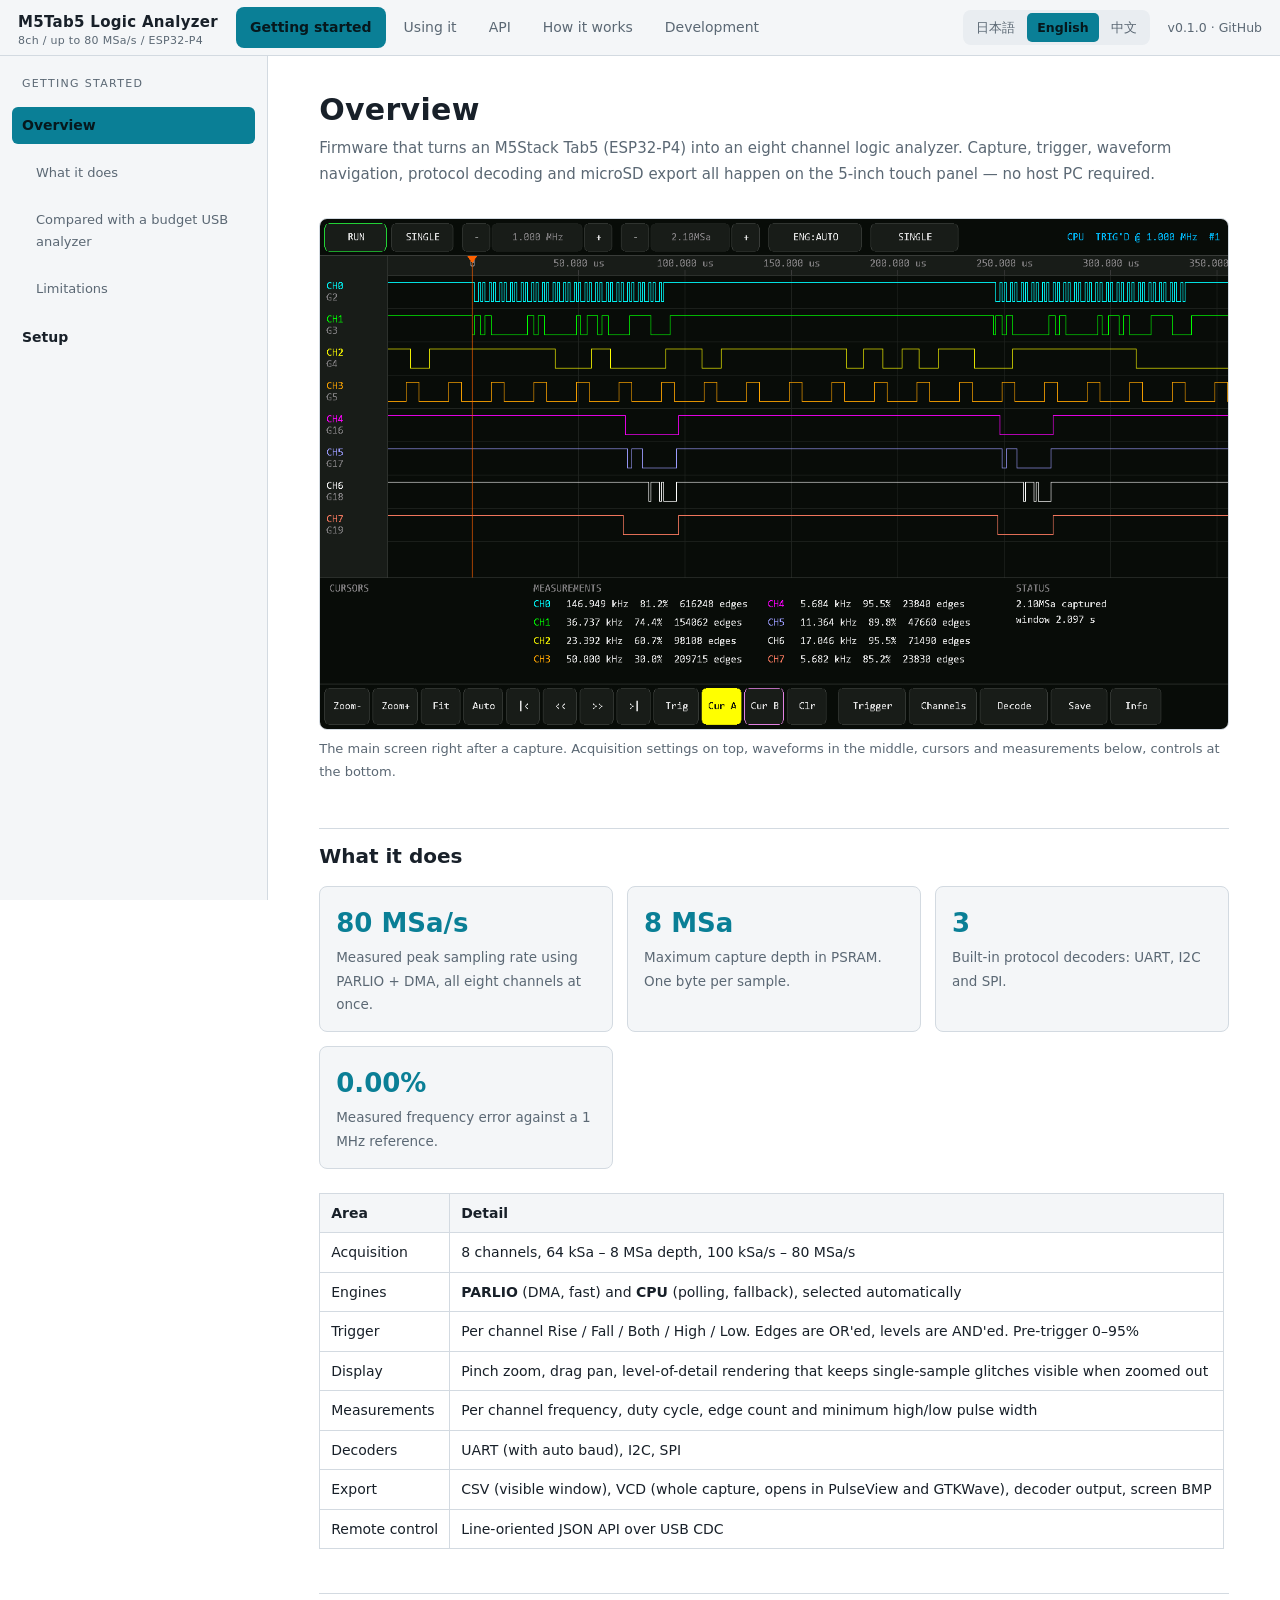
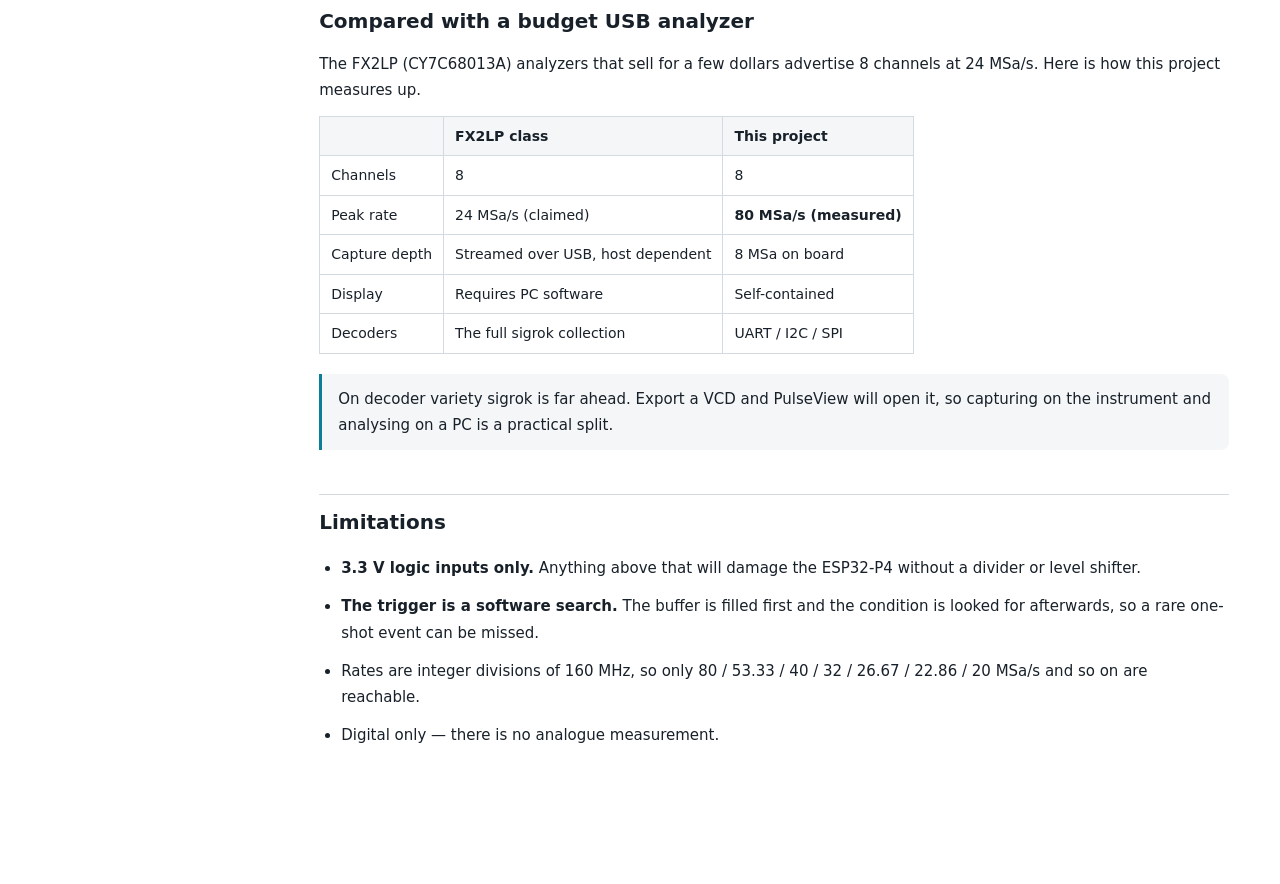
==== docs/en.html @ 8fd13aca "Add M5Tab5 8-channel logic analyzer firmware, tooling and manual Firmware for the M5Stack Tab5 (ESP3" ====
<!doctype html>
<html lang="en">
<head>
<meta charset="utf-8">
<meta name="viewport" content="width=device-width, initial-scale=1">
<title>M5Tab5 Logic Analyzer — Documentation</title>
<link rel="stylesheet" href="assets/site.css">
</head>
<body>

<header>
  <button id="menuToggle" aria-label="Contents">&#9776;</button>
  <div class="brand"><a href="https://github.com/airpocket-soundman/M5Tab-logic-analyzer">M5Tab5 Logic Analyzer</a><small>8ch / up to 80 MSa/s / ESP32-P4</small></div>
  <nav class="main" id="mainNav"></nav>
  <div class="langs"><a href="index.html" data-file="index.html">日本語</a><a href="en.html" data-file="en.html" aria-current="true">English</a><a href="zh.html" data-file="zh.html">中文</a></div>
  <a class="repo" href="https://github.com/airpocket-soundman/M5Tab-logic-analyzer">v0.1.0 &#183; GitHub</a>
</header>

<aside>
  <div class="toc-title" id="tocTitle">Contents</div>
  <ul id="toc"></ul>
</aside>

<main id="content">

<article data-page="overview" data-section="start" data-title="Overview">

  <h1>Overview</h1>
  <p class="lede">Firmware that turns an M5Stack Tab5 (ESP32-P4) into an eight channel logic analyzer. Capture, trigger, waveform navigation, protocol decoding and microSD export all happen on the 5-inch touch panel — no host PC required.</p>

  <figure>
    <img src="img/01-overview.png" alt="Main screen showing eight channels of waveform data with per-channel measurements">
    <figcaption>The main screen right after a capture. Acquisition settings on top, waveforms in the middle, cursors and measurements below, controls at the bottom.</figcaption>
  </figure>

  <h2 id="highlights">What it does</h2>
  <div class="cards">
    <div class="card"><div class="big">80 MSa/s</div><p>Measured peak sampling rate using PARLIO + DMA, all eight channels at once.</p></div>
    <div class="card"><div class="big">8 MSa</div><p>Maximum capture depth in PSRAM. One byte per sample.</p></div>
    <div class="card"><div class="big">3</div><p>Built-in protocol decoders: UART, I2C and SPI.</p></div>
    <div class="card"><div class="big">0.00%</div><p>Measured frequency error against a 1 MHz reference.</p></div>
  </div>

  <table>
    <tr><th>Area</th><th>Detail</th></tr>
    <tr><td>Acquisition</td><td>8 channels, 64 kSa – 8 MSa depth, 100 kSa/s – 80 MSa/s</td></tr>
    <tr><td>Engines</td><td><b>PARLIO</b> (DMA, fast) and <b>CPU</b> (polling, fallback), selected automatically</td></tr>
    <tr><td>Trigger</td><td>Per channel Rise / Fall / Both / High / Low. Edges are OR'ed, levels are AND'ed. Pre-trigger 0–95%</td></tr>
    <tr><td>Display</td><td>Pinch zoom, drag pan, level-of-detail rendering that keeps single-sample glitches visible when zoomed out</td></tr>
    <tr><td>Measurements</td><td>Per channel frequency, duty cycle, edge count and minimum high/low pulse width</td></tr>
    <tr><td>Decoders</td><td>UART (with auto baud), I2C, SPI</td></tr>
    <tr><td>Export</td><td>CSV (visible window), VCD (whole capture, opens in PulseView and GTKWave), decoder output, screen BMP</td></tr>
    <tr><td>Remote control</td><td>Line-oriented JSON API over USB CDC</td></tr>
  </table>

  <h2 id="compare">Compared with a budget USB analyzer</h2>
  <p>The FX2LP (CY7C68013A) analyzers that sell for a few dollars advertise 8 channels at 24 MSa/s. Here is how this project measures up.</p>
  <table>
    <tr><th></th><th>FX2LP class</th><th>This project</th></tr>
    <tr><td>Channels</td><td>8</td><td>8</td></tr>
    <tr><td>Peak rate</td><td>24 MSa/s (claimed)</td><td><b>80 MSa/s (measured)</b></td></tr>
    <tr><td>Capture depth</td><td>Streamed over USB, host dependent</td><td>8 MSa on board</td></tr>
    <tr><td>Display</td><td>Requires PC software</td><td>Self-contained</td></tr>
    <tr><td>Decoders</td><td>The full sigrok collection</td><td>UART / I2C / SPI</td></tr>
  </table>
  <div class="note"><p>On decoder variety sigrok is far ahead. Export a VCD and PulseView will open it, so capturing on the instrument and analysing on a PC is a practical split.</p></div>

  <h2 id="limits">Limitations</h2>
  <ul>
    <li><b>3.3 V logic inputs only.</b> Anything above that will damage the ESP32-P4 without a divider or level shifter.</li>
    <li><b>The trigger is a software search.</b> The buffer is filled first and the condition is looked for afterwards, so a rare one-shot event can be missed.</li>
    <li>Rates are integer divisions of 160 MHz, so only 80 / 53.33 / 40 / 32 / 26.67 / 22.86 / 20 MSa/s and so on are reachable.</li>
    <li>Digital only — there is no analogue measurement.</li>
  </ul>

</article>
<article data-page="setup" data-section="start" data-title="Setup">

  <h1>Setup</h1>
  <p class="lede">Probe wiring, building and flashing.</p>

  <h2 id="wiring">Probe wiring</h2>
  <p>Probes go on the Tab5's <b>M5-Bus header (2×15, 30 pins)</b>.</p>

  <figure>
    <img src="img/m5bus-pinout.svg" alt="M5-Bus header pinout with the eight probe channels highlighted in their trace colours" style="background:#0f1216">
    <figcaption>M5-Bus pinout. CH0–CH7 are coloured to match their on-screen traces.</figcaption>
  </figure>

  <table>
    <tr><th>Channel</th><th>GPIO</th><th>M5-Bus pin</th><th>Note</th></tr>
    <tr><td>CH0</td><td>G2</td><td class="num">21</td><td>general purpose</td></tr>
    <tr><td>CH1</td><td>G3</td><td class="num">19</td><td>general purpose</td></tr>
    <tr><td>CH2</td><td>G4</td><td class="num">20</td><td>general purpose</td></tr>
    <tr><td>CH3</td><td>G5</td><td class="num">11</td><td>shared with M5-Bus SPI_SCK</td></tr>
    <tr><td>CH4</td><td>G16</td><td class="num">2</td><td>general purpose</td></tr>
    <tr><td>CH5</td><td>G17</td><td class="num">4</td><td>shared with M5-Bus PB_IN</td></tr>
    <tr><td>CH6</td><td>G18</td><td class="num">7</td><td>shared with M5-Bus SPI_MOSI</td></tr>
    <tr><td>CH7</td><td>G19</td><td class="num">9</td><td>shared with M5-Bus SPI_MISO</td></tr>
    <tr><td>GND</td><td>—</td><td class="num">1 / 3 / 5</td><td>must be common with the circuit under test</td></tr>
  </table>

  <div class="warn">
    <p><b>Inputs are 3.3 V.</b> Connecting a 5 V or 12 V signal directly will destroy the ESP32-P4. Use a divider or a 3.3 V level shifter/buffer for anything higher.</p>
    <p><b>Pins 25 / 27 / 29 carry HVIN and pins 28 / 30 carry 5 V and the battery.</b> Keep probe leads away from them.</p>
  </div>

  <p>Idle inputs have their internal pull-ups enabled, so an unconnected channel reads as a steady high rather than picking up noise.</p>

  <div class="tip">
    <p>All eight pins sit in GPIO bank 0 (GPIO0–31), which lets the CPU engine grab every channel with a single register read. If you remap them, staying within one bank avoids losing throughput. The map lives in the first few lines of <code>include/config.h</code>.</p>
  </div>

  <h2 id="build">Build and flash</h2>
  <p>The project uses PlatformIO with the ESP32-P4 capable <a href="https://github.com/pioarduino/platform-espressif32">pioarduino</a> platform.</p>
  <pre><code>pio run -t upload</code></pre>
  <p>Serial monitor:</p>
  <pre><code>pio device monitor</code></pre>
  <p>The first build downloads the toolchain, which takes 5–10 minutes.</p>

  <div class="warn">
    <p><b>On Windows, do not run <code>pio</code> from Git Bash or MSYS.</b> The ESP-IDF tool installer refuses with <code>MSys/Mingw is not supported</code>. Use PowerShell or cmd.</p>
  </div>

  <h2 id="firstrun">First check without any wiring</h2>
  <p>The built-in test generator can validate the whole signal path with nothing connected. Over the <a href="#" data-goto="api">control API</a>:</p>
  <pre><code>gen ch=0 freq=1000000 duty=50
trigger clear=1
config engine=parlio rate=26666666 depth=2097152
single</code></pre>
  <p>Once the capture finishes, send <code>stats</code>. If <code>stats[0].freq</code> comes back near 1000000 then the GPIO matrix, PARLIO, DMA and the buffer are all healthy.</p>

</article>
<article data-page="ui" data-section="use" data-title="Reading the screen">

  <h1>Reading the screen</h1>
  <p class="lede">The 1280×720 display is divided into five regions.</p>

  <figure>
    <img src="img/03-zoomed.png" alt="Zoomed waveform view with all eight channels carrying traffic">
    <figcaption>A mixed-signal capture zoomed in. CH0/CH1 carry I2C, CH2 UART, CH3 a PWM and CH4–CH7 SPI.</figcaption>
  </figure>

  <table>
    <tr><th>Region</th><th>Contents</th></tr>
    <tr><td>Top bar</td><td>RUN / SINGLE, sample rate, depth, engine, trigger mode, and status on the right</td></tr>
    <tr><td>Left gutter</td><td>Channel names and their GPIO. <code>inv</code> marks an inverted channel</td></tr>
    <tr><td>Plot</td><td>Time ruler, eight traces, two rows of decoder annotations</td></tr>
    <tr><td>Middle panel</td><td>Cursors, per-channel measurements, status and messages</td></tr>
    <tr><td>Bottom bar</td><td>Zoom, pan, cursor controls and the overlay buttons</td></tr>
  </table>

  <h2 id="statusline">The status readout</h2>
  <p>It reads like <code>CPU TRIG'D @ 5.000 MHz #2</code>.</p>
  <ul>
    <li><b>Engine</b> — which acquisition engine is actually in use (<code>PARLIO</code> or <code>CPU</code>)</li>
    <li><b>State</b> — <code>IDLE</code> / <code>SAMPLING</code> / <code>TRIG'D</code> / <code>UNTRIG</code> / <code>FAILED</code></li>
    <li><b>@ rate</b> — the effective sample rate, that is what the hardware really produces rather than what was requested</li>
    <li><b>#n</b> — capture count</li>
  </ul>

  <h2 id="measure">Reading the measurements</h2>
  <p>The MEASUREMENTS block reports per-channel statistics over the whole capture.</p>
  <ul>
    <li><b>Frequency</b> — derived from the mean rising-edge interval, so a burst that starts or ends mid-window does not skew it</li>
    <li><b>Duty cycle</b> — the mean high time over complete periods only</li>
    <li><b>Edges</b> — total transitions in the capture</li>
    <li>For aperiodic lines you get <code>N edges  min 120 ns</code>, the narrowest pulse seen</li>
  </ul>
  <div class="tip"><p>That minimum pulse width tells you whether the sample rate is adequate: if it is only two or three sample periods, raise the rate.</p></div>

</article>
<article data-page="capture" data-section="use" data-title="Capture and trigger">

  <h1>Capture and trigger</h1>
  <p class="lede">Choosing a rate and depth, and building a trigger condition.</p>

  <figure>
    <img src="img/02-capture-64k.png" alt="A 65.5 kSa capture taken at 5 MSa/s">
    <figcaption>65.5 kSa captured at 5 MSa/s, immediately after the sweep.</figcaption>
  </figure>

  <h2 id="rate">Rate and depth</h2>
  <p>Aim for <b>5 to 10 times</b> the fastest edge you care about. The capture window is <code>depth ÷ rate</code> and appears as <code>window</code> in the middle panel.</p>
  <table>
    <tr><th>Control</th><th>Effect</th></tr>
    <tr><td>Rate <code>-</code> <code>+</code></td><td>100 kSa/s to 80 MSa/s. Check the effective value after <code>@</code> in the status readout</td></tr>
    <tr><td>Depth <code>-</code> <code>+</code></td><td>64 kSa to 8 MSa. <b>Changing the depth discards the current capture</b>; changing the rate does not</td></tr>
    <tr><td><code>ENG</code></td><td><code>AUTO</code> / <code>PARLIO</code> / <code>CPU</code>. AUTO prefers PARLIO whenever it is available</td></tr>
  </table>
  <div class="note"><p>Rates are integer divisions of 160 MHz, and the menu only offers values that are actually reachable (80 / 53.33 / 40 / 32 / 26.67 / 22.86 / 20 MSa/s …). Exactly 24 MSa/s is not one of them, so use 26.67 MSa/s just above it.</p></div>

  <h2 id="trigger">Trigger conditions</h2>
  <figure>
    <img src="img/09-trigger.png" alt="The trigger overlay">
    <figcaption>The Trigger overlay. Tapping a channel cycles through the available conditions.</figcaption>
  </figure>
  <ul>
    <li>Each tap on a channel steps <code>--</code> → <code>Rise</code> → <code>Fall</code> → <code>Both</code> → <code>High</code> → <code>Low</code> → <code>--</code>.</li>
    <li><b>Edge conditions are OR'ed</b> with each other, <b>level conditions are AND'ed</b>, and when both are present the rule is "any edge AND every level".</li>
    <li>For example CH0=<code>Rise</code> with CH1=<code>Low</code> means "CH0 rises while CH1 is low".</li>
    <li><b>pre %</b> sets how much of the window precedes the trigger. At 25% the left quarter of the screen is pre-trigger data.</li>
    <li><b>Clear all</b> resets every channel to <code>--</code>. With no condition at all the capture is simply displayed as taken.</li>
  </ul>

  <h3>Trigger modes</h3>
  <table>
    <tr><th>Mode</th><th>When the condition is not found</th></tr>
    <tr><td>AUTO</td><td>Display the capture anyway</td></tr>
    <tr><td>NORMAL</td><td>Keep capturing and searching for 5 seconds, leaving the previous picture on screen</td></tr>
    <tr><td>SINGLE</td><td>One capture, then stop</td></tr>
  </table>

  <div class="note">
    <p>The trigger is a software search rather than a hardware comparator. The buffer is filled first and then scanned, so NORMAL mode loops capture → search → recapture. That is plenty for repetitive signals, but a rare one-shot event can fall between sweeps. It is a deliberate trade for never dropping a sample <i>during</i> a capture.</p>
  </div>

</article>
<article data-page="navigate" data-section="use" data-title="Navigation and cursors">

  <h1>Navigation and cursors</h1>
  <p class="lede">Panning, zooming, and timing measurements with the two cursors.</p>

  <figure>
    <img src="img/08-cursors.png" alt="Cursors A and B placed on the waveform">
    <figcaption>With both cursors placed, the middle panel shows Δt and its reciprocal.</figcaption>
  </figure>

  <table>
    <tr><th>Gesture</th><th>Action</th></tr>
    <tr><td>Drag</td><td>Pan horizontally</td></tr>
    <tr><td>Two-finger pinch</td><td>Zoom the time axis about the midpoint between the fingers</td></tr>
    <tr><td>Tap</td><td>Place the active cursor</td></tr>
    <tr><td><span class="kbd">Zoom-</span> <span class="kbd">Zoom+</span></td><td>Halve or double the span about the centre</td></tr>
    <tr><td><span class="kbd">Fit</span></td><td>Fit the whole capture on screen</td></tr>
    <tr><td><span class="kbd">Auto</span></td><td>Scale so the narrowest pulse is about 3 px wide (the default after a capture)</td></tr>
    <tr><td><span class="kbd">|&lt;</span> <span class="kbd">&gt;|</span></td><td>Jump to the start or the end</td></tr>
    <tr><td><span class="kbd">&lt;&lt;</span> <span class="kbd">&gt;&gt;</span></td><td>Scroll by half a screen</td></tr>
    <tr><td><span class="kbd">Trig</span></td><td>Jump to the trigger point</td></tr>
    <tr><td><span class="kbd">Cur A</span> <span class="kbd">Cur B</span></td><td>Choose which cursor a tap places; the active one is highlighted</td></tr>
    <tr><td><span class="kbd">Clr</span></td><td>Remove both cursors</td></tr>
  </table>

  <h2 id="autoscale">Why the view is not fitted after a capture</h2>
  <p>Fitting a whole capture into the plot means drawing 2 MSa across roughly 1180 pixels — about 1700 samples per column. Every channel collapses into a solid bar and no structure is visible at all.</p>
  <p>So after each capture the zoom is chosen from the data instead: <b>the narrowest pulse anywhere in the capture is scaled to about 3 pixels</b>, which is the coarsest view where every channel still shows its shape. <span class="kbd">Fit</span> gives the overview when you want it, and <span class="kbd">Auto</span> returns to the automatic scale.</p>

  <h2 id="lod">Why glitches survive zooming out</h2>
  <p>Naively decimating 8 MSa down to 1150 columns would hide single-sample spikes, which defeats the purpose of a logic analyzer.</p>
  <p>Instead, each completed capture gets an <b>(OR, AND) summary pyramid</b>. OR answers "was this ever high", AND answers "was it always high", so however far you zoom out a one-sample spike still renders as "both levels present" — a vertical line. It is <b>decimation that does not lose information</b>.</p>

</article>
<article data-page="channels" data-section="use" data-title="Channel settings">

  <h1>Channel settings</h1>
  <p class="lede">Visibility and logical inversion.</p>

  <figure>
    <img src="img/10-channels.png" alt="The channels overlay">
    <figcaption>The Channels overlay.</figcaption>
  </figure>

  <ul>
    <li><b>SHOWN / hidden</b> — hiding a channel gives the remaining lanes more height, which is useful when you want to study two or three signals closely.</li>
    <li><b>INVERTED / normal</b> — logical inversion for open-collector lines or an inverting probe. It applies to the waveform, the measurements and to CSV and VCD export alike.</li>
  </ul>
  <p>The assigned GPIO appears under each channel name, and an inverted channel is marked <code>inv</code> in the left gutter.</p>

</article>
<article data-page="decode" data-section="use" data-title="Protocol decoding">

  <h1>Protocol decoding</h1>
  <p class="lede">UART, I2C and SPI annotations drawn under the waveform.</p>

  <figure>
    <img src="img/11-decode-options.png" alt="The decoder overlay">
    <figcaption>The Decode overlay. Changing any option re-runs the decoder immediately.</figcaption>
  </figure>

  <h2 id="i2c">I2C</h2>
  <figure>
    <img src="img/05-decode-i2c.png" alt="I2C decode output">
    <figcaption>Address <code>50 W</code> followed by data <code>50 5A 3C</code>, with ACK (<code>A</code>) and NAK (<code>N</code>) on the row below.</figcaption>
  </figure>
  <p>Assign SCL and SDA and that is all. <code>START</code>, <code>Sr</code> (repeated start), <code>STOP</code>, the address with its R/W bit and the data bytes appear on the upper row.</p>

  <h2 id="uart">UART</h2>
  <figure>
    <img src="img/06-decode-uart.png" alt="UART decode output">
    <figcaption>Data bytes <code>4C 'L'</code> and <code>41 'A'</code>, with <code>S</code> (start) and <code>T</code> (stop) below.</figcaption>
  </figure>
  <table>
    <tr><th>Option</th><th>Meaning</th></tr>
    <tr><td>Line</td><td>Channel carrying the signal</td></tr>
    <tr><td>Baud</td><td><code>auto</code> or a fixed value. Auto treats the narrowest observed pulse as one bit</td></tr>
    <tr><td>Data bits</td><td>5 to 9</td></tr>
    <tr><td>Parity</td><td>N / E / O</td></tr>
    <tr><td>Stop bits</td><td>1 or 2</td></tr>
    <tr><td>Polarity</td><td><code>idle high</code> for ordinary TTL serial, <code>inverted</code> after an inverting probe</td></tr>
    <tr><td>Bit order</td><td>LSB first in almost every case</td></tr>
  </table>
  <p>A frame whose stop bit is not high is flagged <code>T!</code> in red and its byte is drawn in the error colour. The decoder then resynchronises on the next edge instead of trusting the bit clock, so one corrupt byte does not destroy the rest of the stream.</p>
  <div class="note"><p>Auto baud assumes at least one single-bit-wide pulse exists. A stream of <code>0x00</code> or <code>0xFF</code> will fool it, so set the baud rate explicitly in that case.</p></div>

  <h2 id="spi">SPI</h2>
  <figure>
    <img src="img/07-decode-spi.png" alt="SPI decode output">
    <figcaption>MOSI on the upper row, MISO below. <code>CS\</code> and <code>CS/</code> mark select and deselect.</figcaption>
  </figure>
  <p>CLK is required; MOSI, MISO and CS can each be disabled with <code>--</code>. With CS disabled the bus is treated as permanently selected. CPOL and CPHA choose the sampling edge — when CPOL equals CPHA, data is sampled on the rising edge.</p>

</article>
<article data-page="save" data-section="use" data-title="Saving and export">

  <h1>Saving and export</h1>
  <p class="lede">CSV, VCD, decoder output and screenshots on microSD.</p>

  <figure>
    <img src="img/12-save.png" alt="The save overlay">
    <figcaption>The Save overlay. The card is mounted on first use.</figcaption>
  </figure>

  <table>
    <tr><th>Button</th><th>File</th><th>Contents</th></tr>
    <tr><td>Save CSV (view)</td><td><code>/la/capNNNN.csv</code></td><td><b>The visible window only</b>, one row per sample. Time is relative to the trigger</td></tr>
    <tr><td>Save VCD (all)</td><td><code>/la/capNNNN.vcd</code></td><td>The whole capture, value changes only</td></tr>
    <tr><td>Save decode</td><td><code>/la/decNNNN.txt</code></td><td>Decoder output, tab separated</td></tr>
    <tr><td>Screenshot BMP</td><td><code>/la/shotNNNN.bmp</code></td><td>The full screen as a 24-bit BMP</td></tr>
  </table>

  <div class="note"><p>CSV is deliberately limited to the visible window: a full 8 MSa capture would be tens of megabytes and take minutes to write. Use VCD when you need everything — writing only transitions keeps it orders of magnitude smaller.</p></div>

  <h2 id="pulseview">Opening the VCD in PulseView or GTKWave</h2>
  <ol>
    <li>Copy the VCD to a PC</li>
    <li>In PulseView choose <i>Import Value Change Dump data</i></li>
    <li>The whole sigrok decoder collection is then available</li>
  </ol>
  <p>The timescale is chosen automatically as the coarsest unit that still gives at least ten steps per sample, so resolution is preserved at any rate.</p>

</article>
<article data-page="api" data-section="api" data-title="Remote control API">

  <h1>Remote control API</h1>
  <p class="lede">The USB CDC port used for flashing doubles as a line-oriented control API: send one line, get one line of JSON back.</p>

  <div class="warn">
    <p><b>Do not touch DTR or RTS.</b> On the ESP32 USB-Serial-JTAG those two lines are wired to reset and boot, so toggling them drops the board into the ROM bootloader and it stops responding. Open the port with both left false.</p>
  </div>

  <p>Log output is turned down, but ESP-IDF still prints a few lines at boot. <b>Skip any line that does not start with <code>{</code>.</b></p>
  <p>Commands are serviced <b>between</b> captures. A capture blocks for its whole sweep, so a <code>stop</code> sent mid-sweep takes effect before the next one.</p>

  <h2 id="api-basic">Basics</h2>
  <table>
    <tr><th>Command</th><th>Purpose</th></tr>
    <tr><td><code>ping</code></td><td>Liveness check and firmware information</td></tr>
    <tr><td><code>status</code></td><td>Full state snapshot; most commands return this same shape</td></tr>
    <tr><td><code>run</code> / <code>single</code> / <code>stop</code></td><td>Continuous capture / one capture / stop</td></tr>
    <tr><td><code>config [rate=Hz] [depth=samples] [engine=auto|parlio|cpu]</code></td><td><code>rate</code> snaps to the nearest menu entry, <code>depth</code> rounds up to a power of two</td></tr>
    <tr><td><code>trigger [mode=] [pos=] [chN=off|rise|fall|both|high|low] [clear=1]</code></td><td>Trigger condition</td></tr>
    <tr><td><code>channel n=0-7 [on=0|1] [inv=0|1]</code></td><td>Visibility and inversion</td></tr>
  </table>
  <pre><code>&gt; ping
{"ok":true,"fw":"0.1.0","api":1,"board":22,"channels":8,"parlio_built":true,"cpu_mhz":360}</code></pre>

  <h2 id="api-read">Reading the capture</h2>
  <table>
    <tr><th>Command</th><th>Purpose</th></tr>
    <tr><td><code>stats</code></td><td>Per-channel frequency, duty, edge count and minimum pulse width</td></tr>
    <tr><td><code>edges ch=N [from=] [count=]</code></td><td><b>The first choice for automation.</b> Returns transition positions only, orders of magnitude smaller than raw samples. Up to 2048 per call</td></tr>
    <tr><td><code>read [from=] [count=]</code></td><td>Raw samples as hex, one byte per sample with bit N being channel N. Up to 4096 per call</td></tr>
    <tr><td><code>ann [from=] [count=]</code></td><td>Decoder annotations, up to 512 per call</td></tr>
  </table>
  <pre><code>&gt; edges ch=0 count=8
{"ok":true,"ch":0,"from":0,"level":1,"sec_per_sample":3.75e-08,
 "edges":[13,27,40,54,67,81,94,108],"next":109,"more":true}</code></pre>

  <h2 id="api-decode">Decoders</h2>
  <pre><code>decode kind=i2c scl=0 sda=1
decode kind=uart line=2 baud=auto bits=8 parity=n stop=1
decode kind=spi clk=4 mosi=5 miso=6 cs=7 cpol=0 cpha=0 order=msb bits=8</code></pre>
  <p>Any change re-runs the decoder. <code>mosi</code>, <code>miso</code> and <code>cs</code> accept <code>-1</code> to disable that lane.</p>

  <h2 id="api-gen">Built-in test generator</h2>
  <p><code>gen ch=N [freq=Hz] [duty=0..100]</code> drives that channel's pin with LEDC while still sampling it, so <b>the whole path can be validated with nothing connected.</b></p>
  <pre><code>&gt; gen ch=0 freq=1000000 duty=50
{"ok":true,"gen":"on","ch":0,"pin":2,"freq":1000000,"duty":50,"res_bits":5}
&gt; gen off=1</code></pre>
  <p><code>res_bits</code> is the LEDC resolution, which shrinks as the frequency rises. Duty is quantised to 1/2<sup>res_bits</sup>, so exactly 50% is not achievable at high frequencies (with <code>res_bits=5</code> you get 15/32 = 46.9%).</p>

  <h2 id="api-example">A PowerShell helper</h2>
  <pre><code>$p = New-Object System.IO.Ports.SerialPort "COM6",115200,None,8,one
$p.DtrEnable = $false   # required: toggling drops the board into the bootloader
$p.RtsEnable = $false
$p.NewLine = "`n"
$p.Open()

function Send-Cmd([string]$c) {
  $p.WriteLine($c)
  $sb = New-Object System.Text.StringBuilder
  $deadline = (Get-Date).AddSeconds(15)
  while ((Get-Date) -lt $deadline) {
    $null = $sb.Append($p.ReadExisting())
    foreach ($ln in ($sb.ToString() -split "`n")) {
      $t = $ln.Trim()
      if ($t.StartsWith('{') -and $t.EndsWith('}')) { return $t | ConvertFrom-Json }
    }
    Start-Sleep -Milliseconds 15
  }
}

Send-Cmd 'ping'</code></pre>
  <p>The complete command reference is in <a href="API.md">docs/API.md</a>.</p>

</article>
<article data-page="arch" data-section="how" data-title="Architecture">

  <h1>Architecture</h1>
  <p class="lede">The acquisition engines, the trigger and the renderer, and the reasoning behind them.</p>

  <pre><code>main.cpp
  &#9492;&#9472; App                            application state machine + touch UI
       &#9500;&#9472; ISampler                  acquisition backend interface
       &#9474;    &#9500;&#9472; SamplerParlio        PARLIO RX + GDMA
       &#9474;    &#9492;&#9472; SamplerCpu           GPIO polling loop
       &#9500;&#9472; CaptureBuffer             PSRAM sample store + LOD pyramid
       &#9500;&#9472; findTrigger()             software trigger search
       &#9500;&#9472; measureChannels()          per-channel frequency / duty / edges
       &#9500;&#9472; runDecoder()               UART / I2C / SPI
       &#9500;&#9472; WaveformView               traces, ruler, annotations, cursors
       &#9492;&#9472; Exporter                   CSV / VCD / txt / BMP on microSD</code></pre>

  <h2 id="format">Sample format</h2>
  <p>One byte per sample, with bit N holding channel N. Packing eight channels into a byte means</p>
  <ul>
    <li>it matches PARLIO's <code>data_width = 8</code> exactly,</li>
    <li>the CPU engine's bit shuffle costs a handful of instructions,</li>
    <li>and the trigger search, the measurements and the decoders all become plain byte-array scans.</li>
  </ul>
  <p>Even at 8 MSa that is only 8 MB, which the Tab5's 32 MB of PSRAM absorbs comfortably.</p>

  <h2 id="parlio">The PARLIO engine</h2>
  <p>The ESP32-P4's PARLIO receiver latches all eight inputs on every edge of an internally divided clock and hands the bytes to GDMA. No CPU time is involved, so there is no jitter.</p>
  <p>The constraint that shapes everything is that the driver <b>refuses a DMA payload outside internal RAM</b>. So instead a 191 KiB ring lives in internal RAM and carries an <b>infinite transaction</b> (<code>partial_rx_en</code>). Because the descriptor chain is circular, the hardware never stops between blocks.</p>
  <p>How the data leaves that ring is what sets the achievable rate.</p>
  <table>
    <tr><th>Mode</th><th>Condition</th><th>Behaviour</th></tr>
    <tr><td><b>direct</b></td><td>depth ≤ 191 kSa</td><td>Nothing is copied while sampling. There is no real-time constraint at all and the rate is limited only by the peripheral</td></tr>
    <tr><td><b>stream</b></td><td>depth &gt; 191 kSa</td><td>Each finished descriptor is copied to PSRAM from the ISR, so the copy has to keep up with the sample rate</td></tr>
  </table>

  <h2 id="cpu">The CPU engine</h2>
  <p>It reads the GPIO input registers directly and packs the bits using a shift sequence expanded at compile time from the pin map in config.h. With the default map every channel is in bank 0, so that is a single register read.</p>
  <p>Pacing uses the RISC-V cycle counter rather than a delay loop: a deadline is computed per sample and the loop spins until it passes. When the requested rate is faster than the loop can go, the deadline is always in the past, the loop free-runs, and the <b>measured</b> rate is reported. That is what keeps the time axis honest.</p>
  <p>Interrupts are masked in chunks of about 2 ms. Masking for a multi-second capture would starve the tick and the watchdogs, so a small, reported gap at each chunk boundary is accepted instead.</p>

  <h2 id="trig-impl">The trigger</h2>
  <p>There is no hardware trigger, so the buffer is filled and <b>then</b> searched. A <code>TriggerConfig</code> folds down to four bitmasks (rise, fall, level-high, level-low), which makes the search loop a few instructions per sample.</p>
  <p>The search starts one pre-trigger length into the buffer, which guarantees the requested amount of pre-trigger data exists ahead of whatever it finds.</p>

  <h2 id="lod-impl">The LOD pyramid</h2>
  <p>When a capture completes, an (OR, AND) summary pyramid is built. Level 0 folds 64 samples into one entry and each level above halves again. It costs 2 bytes × (N/64) × 2 ≈ N/16 bytes, so about 512 KB even for 8 MSa.</p>
  <p>Zoomed in past one sample per pixel the pyramid is bypassed and the real samples are drawn as steps.</p>

</article>
<article data-page="perf" data-section="how" data-title="Measured performance">

  <h1>Measured performance</h1>
  <p class="lede">Numbers from real hardware: M5Stack Tab5, ESP32-P4 rev v1.3 at 360 MHz with 32 MB PSRAM.</p>

  <p>The built-in generator drove a 1 MHz square wave onto CH0 and the capture depth was 2 MSa.</p>
  <table>
    <tr><th>Requested</th><th class="num">Effective</th><th class="num">Captured</th><th class="num">1 MHz read as</th><th class="num">Error</th><th class="num">Copy ISR load</th></tr>
    <tr><td>20 MSa/s</td><td class="num">20.00</td><td class="num">2097152</td><td class="num">1.00 MHz</td><td class="num">0.00%</td><td class="num">20%</td></tr>
    <tr><td>22.86 MSa/s</td><td class="num">22.86</td><td class="num">2097152</td><td class="num">1.00 MHz</td><td class="num">0.00%</td><td class="num">22%</td></tr>
    <tr><td><b>26.67 MSa/s</b></td><td class="num"><b>26.67</b></td><td class="num">2097152</td><td class="num">1.00 MHz</td><td class="num">0.00%</td><td class="num"><b>26%</b></td></tr>
    <tr><td>32 MSa/s</td><td class="num">32.00</td><td class="num">2097152</td><td class="num">1.00 MHz</td><td class="num">0.00%</td><td class="num">31%</td></tr>
    <tr><td>40 MSa/s</td><td class="num">40.00</td><td class="num">2097152</td><td class="num">1.00 MHz</td><td class="num">0.00%</td><td class="num">39%</td></tr>
    <tr><td>53.33 MSa/s</td><td class="num">53.33</td><td class="num">2097152</td><td class="num">1.00 MHz</td><td class="num">0.00%</td><td class="num">52%</td></tr>
    <tr><td>80 MSa/s</td><td class="num">80.00</td><td class="num">2097152</td><td class="num">1.00 MHz</td><td class="num">0.00%</td><td class="num">77%</td></tr>
  </table>

  <div class="tip"><p><b>This beats the 24 MSa/s FX2LP analyzers outright.</b> At 26.67 MSa/s the copy ISR is only 26% busy, verified to a depth of 2 MSa, and the edge counts match theory exactly — nothing is being dropped.</p></div>

  <div class="warn"><p>80 MSa/s works but leaves little headroom at 77% ISR load, so <b>40 MSa/s or below</b> is the recommendation for routine use. Above 80% the Info panel reports <code>OVERRUN RISK</code>.</p></div>

  <h2 id="perf-input">Measured input frequency</h2>
  <p>Square waves from the built-in generator, captured at 80 MSa/s with a depth of 131072.</p>
  <table>
    <tr><th class="num">Generated</th><th class="num">Samples per period</th><th class="num">Measured</th><th class="num">Edges</th><th>Verdict</th></tr>
    <tr><td class="num">1.00 MHz</td><td class="num">80</td><td class="num">1.00 MHz</td><td class="num">3279</td><td>matches theory</td></tr>
    <tr><td class="num">1.95 MHz</td><td class="num">40</td><td class="num">1.95 MHz</td><td class="num">6379</td><td>matches</td></tr>
    <tr><td class="num">4.91 MHz</td><td class="num">16</td><td class="num">4.91 MHz</td><td class="num">16092</td><td>matches</td></tr>
    <tr><td class="num">9.74 MHz</td><td class="num">8</td><td class="num">9.74 MHz</td><td class="num">31908</td><td>matches</td></tr>
    <tr><td class="num">12.96 MHz</td><td class="num">6</td><td class="num">12.96 MHz</td><td class="num">42449</td><td>matches</td></tr>
    <tr><td class="num"><b>19.44 MHz</b></td><td class="num"><b>4.1</b></td><td class="num"><b>19.44 MHz</b></td><td class="num"><b>63695 / 63696</b></td><td>matched twice in a row</td></tr>
  </table>
  <p>The odd generated frequencies come from LEDC's fractional divider, not from any error in the analyzer — the same values reproduce run after run.</p>
  <div class="note"><p><b>Above 19.44 MHz is untested</b>, because the internal LEDC cannot generate it and an external source would be needed. It is not a limit of the peripheral.</p></div>

  <h2 id="perf-channels">Channel mapping verification</h2>
  <p>1 MHz was driven onto one channel at a time and captured at 20 MSa/s with a depth of 131072. The theoretical edge count is 13107.</p>
  <table>
    <tr><th>Driven</th><th>GPIO</th><th>Channels showing activity</th><th class="num">Measured</th><th class="num">Edges</th></tr>
    <tr><td>CH0</td><td>G2</td><td>CH0 only</td><td class="num">1.00 MHz</td><td class="num">13106</td></tr>
    <tr><td>CH1</td><td>G3</td><td>CH1 only</td><td class="num">1.00 MHz</td><td class="num">13107</td></tr>
    <tr><td>CH2</td><td>G4</td><td>CH2 only</td><td class="num">1.00 MHz</td><td class="num">13111</td></tr>
    <tr><td>CH3</td><td>G5</td><td>CH3 only</td><td class="num">1.00 MHz</td><td class="num">13111</td></tr>
    <tr><td>CH4</td><td>G16</td><td>CH4 only</td><td class="num">1.00 MHz</td><td class="num">13114</td></tr>
    <tr><td>CH5</td><td>G17</td><td>CH5 only</td><td class="num">1.00 MHz</td><td class="num">13107</td></tr>
    <tr><td>CH6</td><td>G18</td><td>CH6 only</td><td class="num">1.00 MHz</td><td class="num">13111</td></tr>
    <tr><td>CH7</td><td>G19</td><td>CH7 only</td><td class="num">1.00 MHz</td><td class="num">13111</td></tr>
  </table>
  <p>No channel swapping and no cross-talk. The trigger was verified on hardware too: <code>ch3=rise</code> with 25% pre-trigger landed at sample 32770 (just past the 32768 boundary), and <code>ch5=rise</code> on an idle line correctly returned <code>-1</code>.</p>

  <h2 id="perf-cpu">What the CPU engine can do</h2>
  <p>Asked for 5 MSa/s it delivered <b>2.811 MSa/s</b>, and read a 200 kHz signal as 200.06 kHz (0.03% error) — the reported rate is the measured one, so the time axis stays correct. That works out to roughly 128 cycles per sample, dominated by the PSRAM write.</p>
  <div class="note"><p><b>Treat 2.8 MSa/s as the CPU engine's ceiling.</b> It is a fallback for when PARLIO is unavailable, not something to use routinely.</p></div>

  <h2 id="perf-todo">Not yet verified</h2>
  <table>
    <tr><th>Item</th><th>Status</th></tr>
    <tr><td>microSD export</td><td><b>Untested.</b> The CSV, VCD and BMP writers have never been executed</td></tr>
    <tr><td>Touch input on hardware</td><td>Unconfirmed. UI interaction was only exercised with synthetic touches in the simulator</td></tr>
    <tr><td>Probing a real circuit</td><td>Everything so far was internal loopback; real wiring, grounding and signal integrity are unverified</td></tr>
    <tr><td>Decoding real bus traffic</td><td>Synthetic waveforms only, though the decoders are confirmed not to crash on garbage input</td></tr>
    <tr><td>Inputs above 19.44 MHz</td><td>Not measured — the internal generator cannot reach them</td></tr>
  </table>

  <h2 id="perf-naming">What to call it</h2>
  <table>
    <tr><th>Figure</th><th class="num">Value</th><th>Basis</th></tr>
    <tr><td><b>Sample rate</b></td><td class="num"><b>80 MSa/s</b>, 8 channels</td><td>Measured; edge counts match theory</td></tr>
    <tr><td>Recommended working rate</td><td class="num">40 MSa/s or below</td><td>80 MSa/s leaves the copy ISR 77% busy</td></tr>
    <tr><td>Minimum detectable pulse</td><td class="num">12.5 ns at 80 MSa/s</td><td>One sample period</td></tr>
    <tr><td>Verified input frequency</td><td class="num">19.44 MHz</td><td>Measured above; higher is untested</td></tr>
    <tr><td>Practical signal frequency</td><td class="num">8–20 MHz</td><td>Keeping 5–10× oversampling</td></tr>
  </table>
  <p>When a budget analyzer calls itself "24MHz", the 24 is its sample rate — by that convention this is an <b>80MHz</b> instrument. Because "80 MHz" invites the reading "can measure 80 MHz signals", <b>writing the unit out as <code>80 MSa/s</code> is recommended.</b></p>

  <h2 id="perf-notes">Notes on the measurements</h2>
  <ul>
    <li><b>The time axis uses the hardware divider value.</b> A wall-clock measurement stretches it by about 1% because arming and teardown are included, so that figure is shown for diagnostics only.</li>
    <li>The measurable signal frequency is not the sample rate. Reliable edge placement needs 5–10× oversampling, so 40 MSa/s is good for 4–8 MHz signals and 20 MSa/s for 2–4 MHz.</li>
    <li>The CPU engine's ceiling is set by loop speed and its measured rate is displayed. It is the fallback for when PARLIO is unavailable.</li>
  </ul>

</article>
<article data-page="sim" data-section="dev" data-title="Simulator">

  <h1>Browser simulator</h1>
  <p class="lede">Run the UI without hardware, and regenerate every screenshot in this manual.</p>

  <p>Every screenshot here is produced by <b>building the actual firmware UI code to WebAssembly</b>. These are not mock-ups: <code>WaveformView</code>, <code>App</code>, the decoders, the measurements and the LOD pyramid are byte-for-byte the same sources that run on the device.</p>

  <h2 id="sim-how">How it works</h2>
  <p>It builds on the M5GFX compatibility backend from <a href="https://github.com/airpocket-soundman/web-simulator-for-lvgl">web-simulator-for-lvgl</a>. That layer provides pixels, rectangles and lines but no text, so <code>sim/</code> supplies the rest.</p>
  <ul>
    <li><code>sim/sim_gfx.cpp</code> — text rendering, rounded rectangles and triangles. The font is Consolas rasterised by <code>sim/tools/make_font.py</code> at the same advance width as M5GFX's Font2/Font4, so labels never overflow their buttons.</li>
    <li><code>sim/shim/</code> — minimal stubs for M5Unified, Arduino, esp_heap_caps and esp_log.</li>
    <li><code>sim/sim_sampler.cpp</code> — an <code>ISampler</code> that synthesises a scene with I2C, UART, PWM and SPI all running at once.</li>
  </ul>
  <p>The UI never names <code>M5GFX</code> directly; it uses <code>LaGfx</code> from <code>include/gfx.h</code>, which is how the same sources compile for both targets.</p>

  <h2 id="sim-build">Building</h2>
  <p>Interactive HTML:</p>
  <pre><code>&amp; ..\web-simulator-for-lvgl\lvgl-sim.ps1 build .</code></pre>
  <p>That produces <code>build/lvgl-simulator/m5tab5-logic-analyzer.html</code>, which opens straight from the filesystem with no server.</p>

  <p>Regenerating the screenshots:</p>
  <pre><code>pwsh sim/tools/build_shots.ps1</code></pre>
  <p>The same sources are built as a headless Node program and driven through a scripted touch sequence, writing 13 images into <code>docs/img/</code>. <b>Because it is script-driven, the images are identical every time.</b></p>

  <h2 id="sim-found">Bugs the simulator caught</h2>
  <p>Taking these screenshots surfaced two UI bugs that were present on the device as well.</p>
  <ul>
    <li><b>Closing an overlay planted a cursor.</b> After a button handled the press, the release event fell through to the plot. Fixed by recording that the press was consumed.</li>
    <li><b>The frame after a tap drew stale button states.</b> The button array was built <i>before</i> input was dispatched. Fixed by rebuilding it just before drawing.</li>
  </ul>

  <div class="note"><p>The simulator is a UI preview, not a board emulator. PARLIO, microSD and the serial API do not work in it — the Save panel honestly reports that there is no card in a browser.</p></div>

</article>
<article data-page="trouble" data-section="dev" data-title="Troubleshooting">

  <h1>Troubleshooting</h1>
  <p class="lede">Start with the Info panel.</p>

  <figure>
    <img src="img/13-info.png" alt="The info overlay">
    <figcaption>The Info overlay reports the engine selection, the last capture mode, memory and the pin map.</figcaption>
  </figure>

  <table>
    <tr><th>Symptom</th><th>What to check</th></tr>
    <tr><td>Every channel sits high</td><td>The probes are floating and the internal pull-ups are holding them up. Is ground common with the circuit under test?</td></tr>
    <tr><td>The waveform looks ragged</td><td>The rate is too low. Raise it to 5–10× the signal; the minimum pulse width measurement is a good guide</td></tr>
    <tr><td>Stuck on <code>UNTRIG</code></td><td>The condition is too strict. Use Trigger → <b>Clear all</b> to see the raw waveform</td></tr>
    <tr><td>PARLIO is not selected</td><td>Info shows the reason. If internal RAM is short, reduce the depth</td></tr>
    <tr><td><code>OVERRUN RISK</code> appears</td><td>Lower the rate, or drop the depth to 191 kSa or less so it runs in direct mode</td></tr>
    <tr><td>Cannot write to the SD card</td><td>Check the error shown in the Save panel and use a FAT32 formatted card</td></tr>
    <tr><td>The rate is lower than expected</td><td>Check that ENG is not on <code>CPU</code>; that engine's ceiling is set by loop speed</td></tr>
    <tr><td>The API stops responding</td><td>Something toggled DTR/RTS and dropped the board into the bootloader. Recover with <code>esptool --after hard-reset chip-id</code></td></tr>
    <tr><td>PlatformIO fails to install its tools</td><td>Do not run it from Git Bash or MSYS; use PowerShell or cmd</td></tr>
  </table>

</article>

</main>

<script>window.SITE_SECTIONS = [{"id": "start", "label": "Getting started"}, {"id": "use", "label": "Using it"}, {"id": "api", "label": "API"}, {"id": "how", "label": "How it works"}, {"id": "dev", "label": "Development"}];</script>
<script src="assets/site.js"></script>
</body>
</html>
---- docs/assets/site.css ----
:root {
  --bg: #0f1216;
  --bg-2: #161b21;
  --bg-3: #1d242c;
  --line: #2b343e;
  --fg: #dde5ec;
  --fg-dim: #8d9aa8;
  --accent: #35c7e0;
  --warn: #ff8f3f;
  --bad: #ff5f56;
  --good: #4ad07a;
  --radius: 8px;
  --top-h: 56px;
  --side-w: 268px;
}
@media (prefers-color-scheme: light) {
  :root {
    --bg: #ffffff; --bg-2: #f4f6f8; --bg-3: #e9edf1; --line: #d3dae1;
    --fg: #182029; --fg-dim: #5b6874; --accent: #0a7f96;
  }
}
* { box-sizing: border-box; }
html, body { margin: 0; padding: 0; height: 100%; }
body {
  background: var(--bg); color: var(--fg);
  font-family: "Helvetica Neue", "Segoe UI", "Hiragino Sans", "Noto Sans JP",
               "Noto Sans SC", "Microsoft YaHei", "Yu Gothic UI", system-ui, sans-serif;
  font-size: 15px; line-height: 1.75;
  -webkit-font-smoothing: antialiased;
}
a { color: var(--accent); }

header {
  position: fixed; inset: 0 0 auto 0; height: var(--top-h); z-index: 30;
  display: flex; align-items: center; gap: 18px;
  padding: 0 18px; background: var(--bg-2);
  border-bottom: 1px solid var(--line);
}
.brand { font-weight: 700; letter-spacing: .02em; white-space: nowrap; }
.brand a { color: inherit; text-decoration: none; }
.brand small { display: block; font-weight: 400; font-size: 11px; color: var(--fg-dim); line-height: 1; }
nav.main { display: flex; gap: 4px; overflow-x: auto; flex: 1; }
nav.main button {
  appearance: none; border: 0; background: transparent; color: var(--fg-dim);
  font: inherit; font-size: 14px; padding: 8px 14px; border-radius: var(--radius);
  cursor: pointer; white-space: nowrap;
}
nav.main button:hover { background: var(--bg-3); color: var(--fg); }
nav.main button[aria-current="true"] { background: var(--accent); color: #06181d; font-weight: 600; }

.langs { display: flex; gap: 2px; background: var(--bg-3); border-radius: var(--radius); padding: 3px; }
.langs a {
  font-size: 12.5px; padding: 4px 10px; border-radius: 5px;
  color: var(--fg-dim); text-decoration: none; white-space: nowrap;
}
.langs a:hover { color: var(--fg); }
.langs a[aria-current="true"] { background: var(--accent); color: #06181d; font-weight: 600; }
header .repo { font-size: 12.5px; color: var(--fg-dim); white-space: nowrap; text-decoration: none; }
#menuToggle { display: none; background: var(--bg-3); color: var(--fg); border: 0;
              border-radius: 6px; padding: 6px 10px; cursor: pointer; }

aside {
  position: fixed; top: var(--top-h); bottom: 0; left: 0; width: var(--side-w);
  overflow-y: auto; padding: 18px 12px 40px;
  background: var(--bg-2); border-right: 1px solid var(--line); z-index: 20;
}
aside .toc-title {
  font-size: 11px; letter-spacing: .12em; text-transform: uppercase;
  color: var(--fg-dim); padding: 0 10px 8px;
}
aside ul { list-style: none; margin: 0; padding: 0; }
aside a {
  display: block; padding: 6px 10px; border-radius: 6px;
  color: var(--fg-dim); text-decoration: none; font-size: 14px;
}
aside a:hover { background: var(--bg-3); color: var(--fg); }
aside a.page { color: var(--fg); font-weight: 600; margin-top: 6px; }
aside a.head { font-size: 13px; padding-left: 24px; }
aside a.active { background: var(--bg-3); color: var(--accent); }
aside a.page.active { background: var(--accent); color: #06181d; }

main {
  margin: var(--top-h) 0 0 var(--side-w);
  padding: 34px clamp(20px, 4vw, 56px) 120px;
  max-width: 1080px;
}
article[hidden] { display: none; }
h1 { font-size: 30px; line-height: 1.3; margin: 0 0 6px; letter-spacing: .01em; }
.lede { color: var(--fg-dim); margin: 0 0 30px; font-size: 15px; }
h2 {
  font-size: 20px; margin: 44px 0 12px; padding-top: 10px;
  border-top: 1px solid var(--line); scroll-margin-top: calc(var(--top-h) + 16px);
}
h3 { font-size: 16px; margin: 26px 0 8px; }
p, li { margin: 0 0 12px; }
ul, ol { padding-left: 22px; }
code {
  font-family: "SFMono-Regular", Consolas, "Liberation Mono", monospace;
  font-size: 13px; background: var(--bg-3); padding: 1px 5px; border-radius: 4px;
}
pre {
  background: var(--bg-2); border: 1px solid var(--line); border-radius: var(--radius);
  padding: 14px 16px; overflow-x: auto; margin: 0 0 18px;
}
pre code { background: none; padding: 0; font-size: 12.5px; line-height: 1.6; }
table { border-collapse: collapse; width: 100%; margin: 0 0 20px; font-size: 14px;
        display: block; overflow-x: auto; }
th, td { border: 1px solid var(--line); padding: 7px 11px; text-align: left; vertical-align: top; }
th { background: var(--bg-2); font-weight: 600; white-space: nowrap; }
td.num, th.num { text-align: right; font-variant-numeric: tabular-nums; }

figure { margin: 0 0 26px; }
figure img {
  width: 100%; max-width: 100%; display: block;
  border: 1px solid var(--line); border-radius: var(--radius); background: #000;
}
figcaption { font-size: 13px; color: var(--fg-dim); margin-top: 8px; }

.note, .warn, .tip {
  border-left: 3px solid var(--accent); background: var(--bg-2);
  padding: 12px 16px; border-radius: 0 var(--radius) var(--radius) 0; margin: 0 0 20px;
}
.warn { border-left-color: var(--bad); }
.tip  { border-left-color: var(--good); }
.note p:last-child, .warn p:last-child, .tip p:last-child { margin-bottom: 0; }
.kbd {
  display: inline-block; border: 1px solid var(--line); background: var(--bg-3);
  border-radius: 5px; padding: 0 6px; font-size: 12px; font-family: monospace;
}
.cards { display: grid; gap: 14px; grid-template-columns: repeat(auto-fit, minmax(220px, 1fr));
         margin-bottom: 24px; }
.card { background: var(--bg-2); border: 1px solid var(--line);
        border-radius: var(--radius); padding: 14px 16px; }
.card h3 { margin: 0 0 6px; font-size: 15px; }
.card p { margin: 0; font-size: 13.5px; color: var(--fg-dim); }
.big { font-size: 26px; font-weight: 700; color: var(--accent); font-variant-numeric: tabular-nums; }

@media (max-width: 1000px) {
  :root { --side-w: 0px; }
  #menuToggle { display: inline-block; }
  .brand small { display: none; }
  aside { transform: translateX(-100%); transition: transform .18s ease; width: 268px; }
  body.nav-open aside { transform: none; }
  main { margin-left: 0; }
}
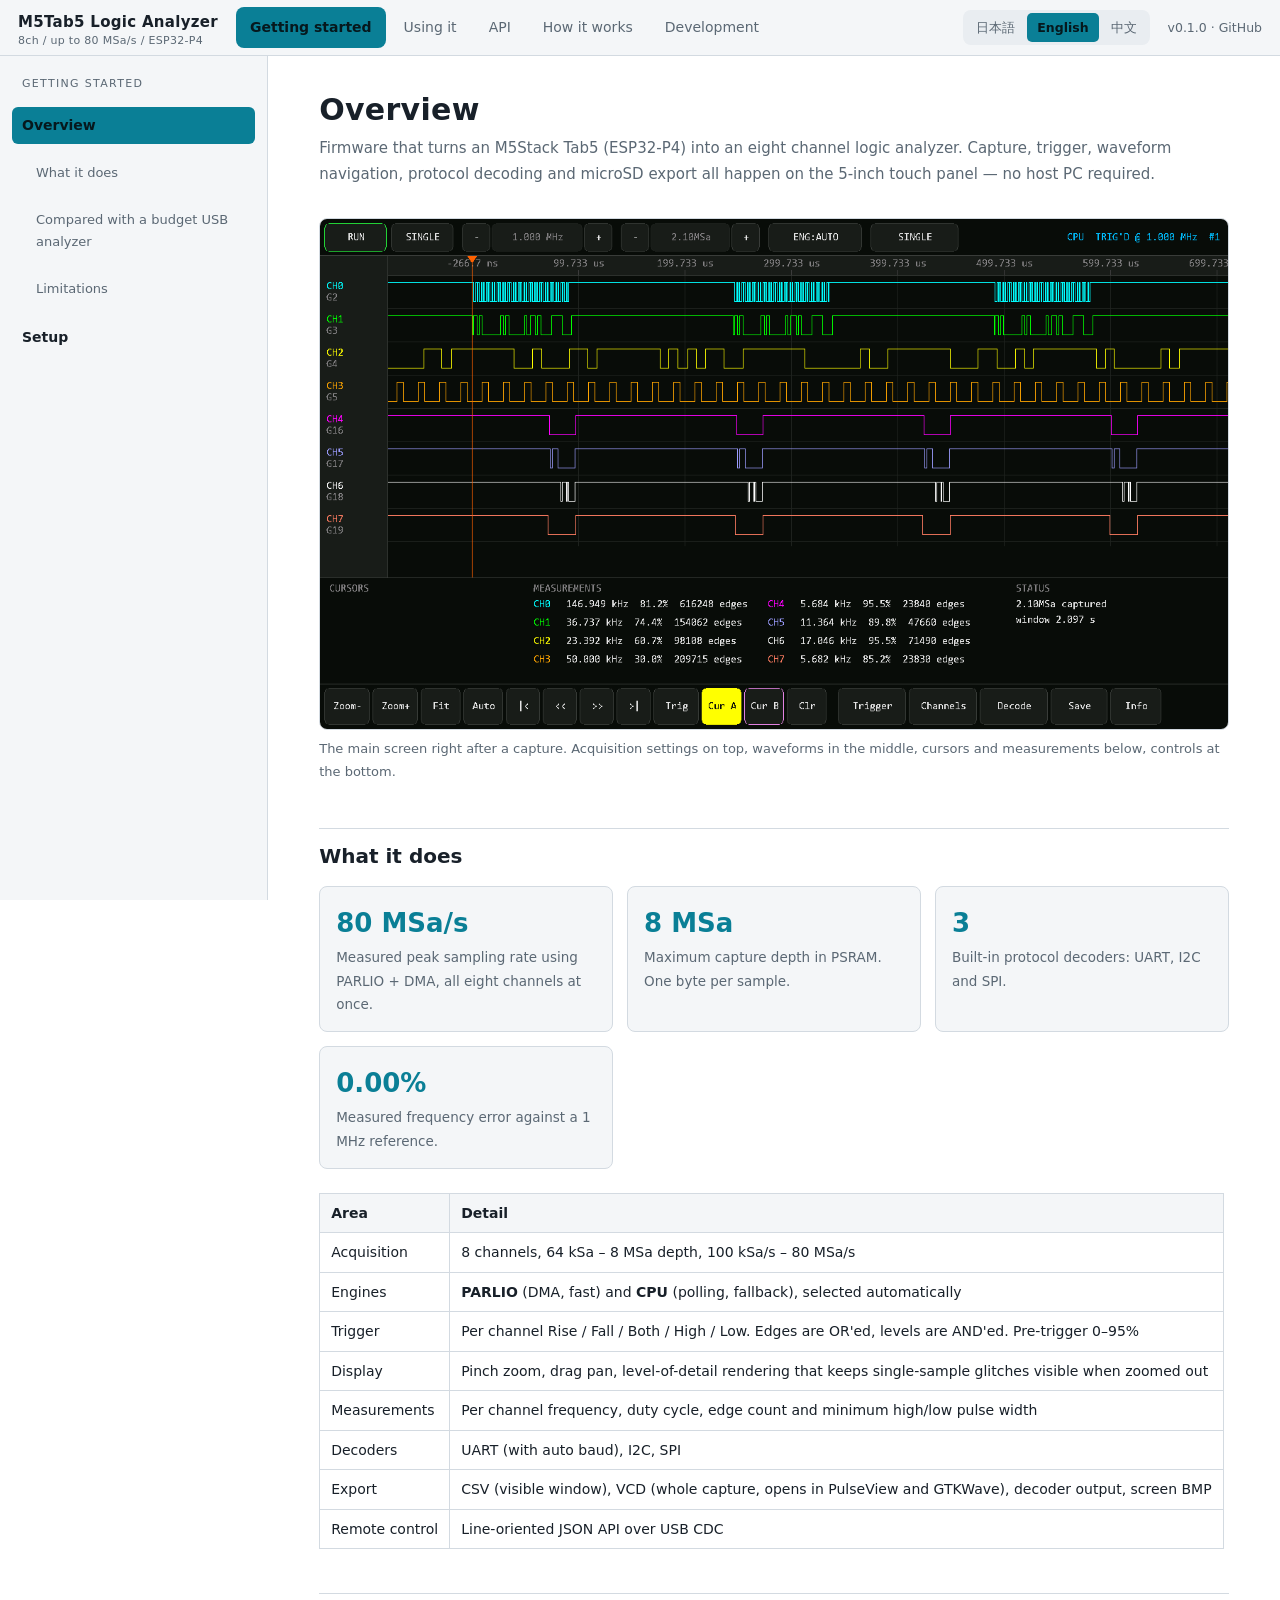
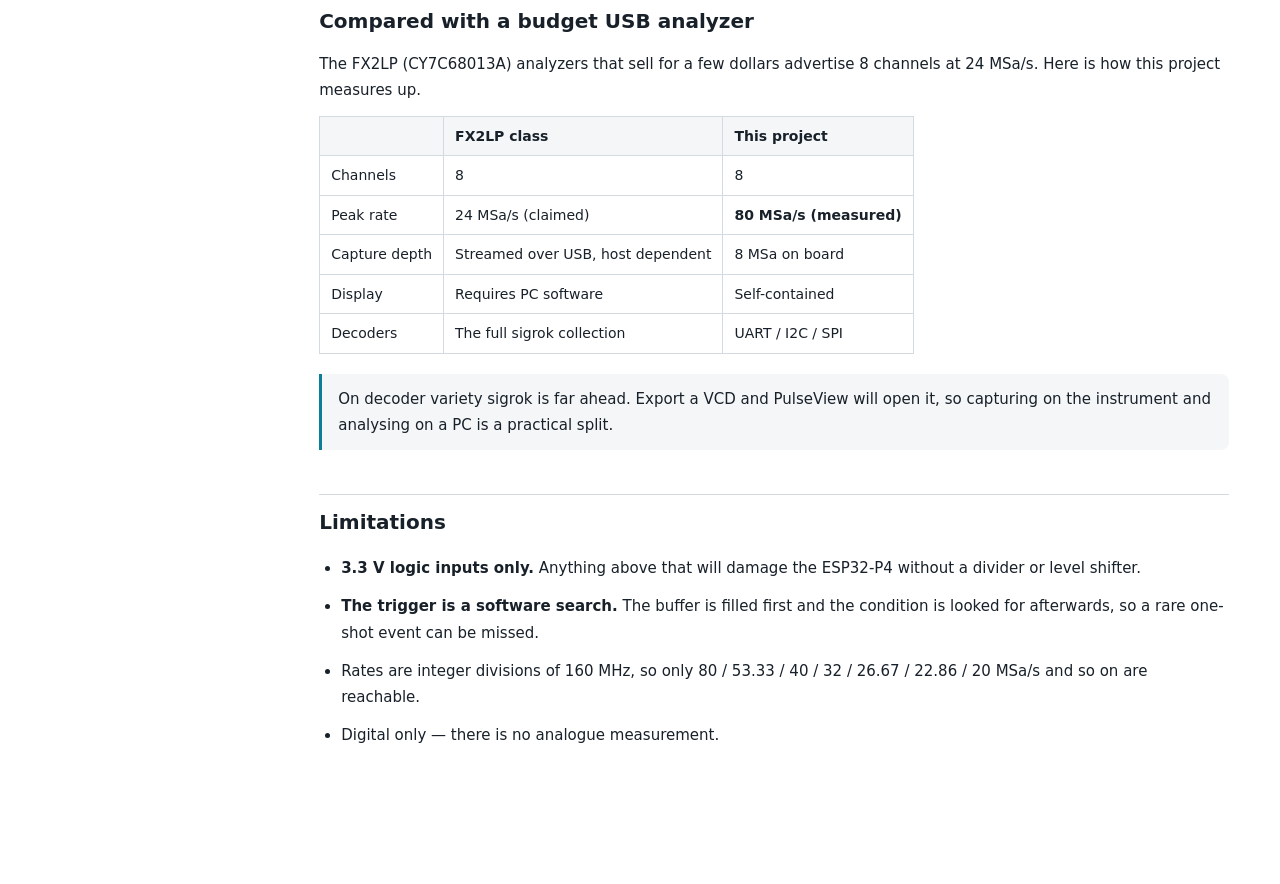
==== commit bfa99e54: "Stop the display flickering on every redraw The Tab5 panel has one framebuffer that is scanned out c" ====
--- a/docs/en.html
+++ b/docs/en.html
@@ -243,7 +243,7 @@
 
   <h2 id="autoscale">Why the view is not fitted after a capture</h2>
   <p>Fitting a whole capture into the plot means drawing 2 MSa across roughly 1180 pixels — about 1700 samples per column. Every channel collapses into a solid bar and no structure is visible at all.</p>
-  <p>So after each capture the zoom is chosen from the data instead: <b>the narrowest pulse anywhere in the capture is scaled to about 3 pixels</b>, which is the coarsest view where every channel still shows its shape. <span class="kbd">Fit</span> gives the overview when you want it, and <span class="kbd">Auto</span> returns to the automatic scale.</p>
+  <p>So after each capture the zoom is chosen from the data instead: <b>the median of the per-channel minimum pulse widths is scaled to about 3 pixels</b>. The median rather than the minimum, because a fast SPI clock sitting next to a slow UART would otherwise pull the zoom in so far that every other channel became a flat line. <span class="kbd">Fit</span> gives the overview when you want it, and <span class="kbd">Auto</span> returns to the automatic scale.</p>
 
   <h2 id="lod">Why glitches survive zooming out</h2>
   <p>Naively decimating 8 MSa down to 1150 columns would hide single-sample spikes, which defeats the purpose of a logic analyzer.</p>
@@ -459,6 +459,16 @@
   <p>There is no hardware trigger, so the buffer is filled and <b>then</b> searched. A <code>TriggerConfig</code> folds down to four bitmasks (rise, fall, level-high, level-low), which makes the search loop a few instructions per sample.</p>
   <p>The search starts one pre-trigger length into the buffer, which guarantees the requested amount of pre-trigger data exists ahead of whatever it finds.</p>
 
+  <h2 id="render">Rendering and flicker</h2>
+  <p>The Tab5's MIPI-DSI panel has a single framebuffer (M5GFX configures it with <code>num_fbs = 1</code>) that is scanned out continuously. <b>Anything drawn straight to the display is visible the instant it lands — including the gap between clearing a region and repainting it.</b> That gap is the flicker.</p>
+  <p>Three things address it.</p>
+  <ul>
+    <li><b>The plot is composed off-screen</b> into an <code>M5Canvas</code> in PSRAM (1184×454×2, about 1.03 MB) and pushed in one go, so no intermediate state ever reaches the panel.</li>
+    <li><b>Column-at-a-time rendering.</b> Instead of clearing the whole plot and then painting channel by channel, each column's background, gridline, lane separators and all eight traces are drawn together. As a side effect the LOD pyramid is now consulted <b>once per column instead of eight times</b>, cutting the work per redraw by the same factor.</li>
+    <li><b>The chrome updates incrementally.</b> Only buttons whose appearance changed are repainted, and a measurement value clears just the tail of its own field. No full-area <code>fillRect</code> remains anywhere.</li>
+  </ul>
+  <p>None of this competes with acquisition. Drawing only runs between captures — the loop is single threaded — so the push never contends with the DMA or the copy ISR for PSRAM bandwidth.</p>
+
   <h2 id="lod-impl">The LOD pyramid</h2>
   <p>When a capture completes, an (OR, AND) summary pyramid is built. Level 0 folds 64 samples into one entry and each level above halves again. It costs 2 bytes × (N/64) × 2 ≈ N/16 bytes, so about 512 KB even for 8 MSa.</p>
   <p>Zoomed in past one sample per pixel the pyramid is bypassed and the real samples are drawn as steps.</p>
